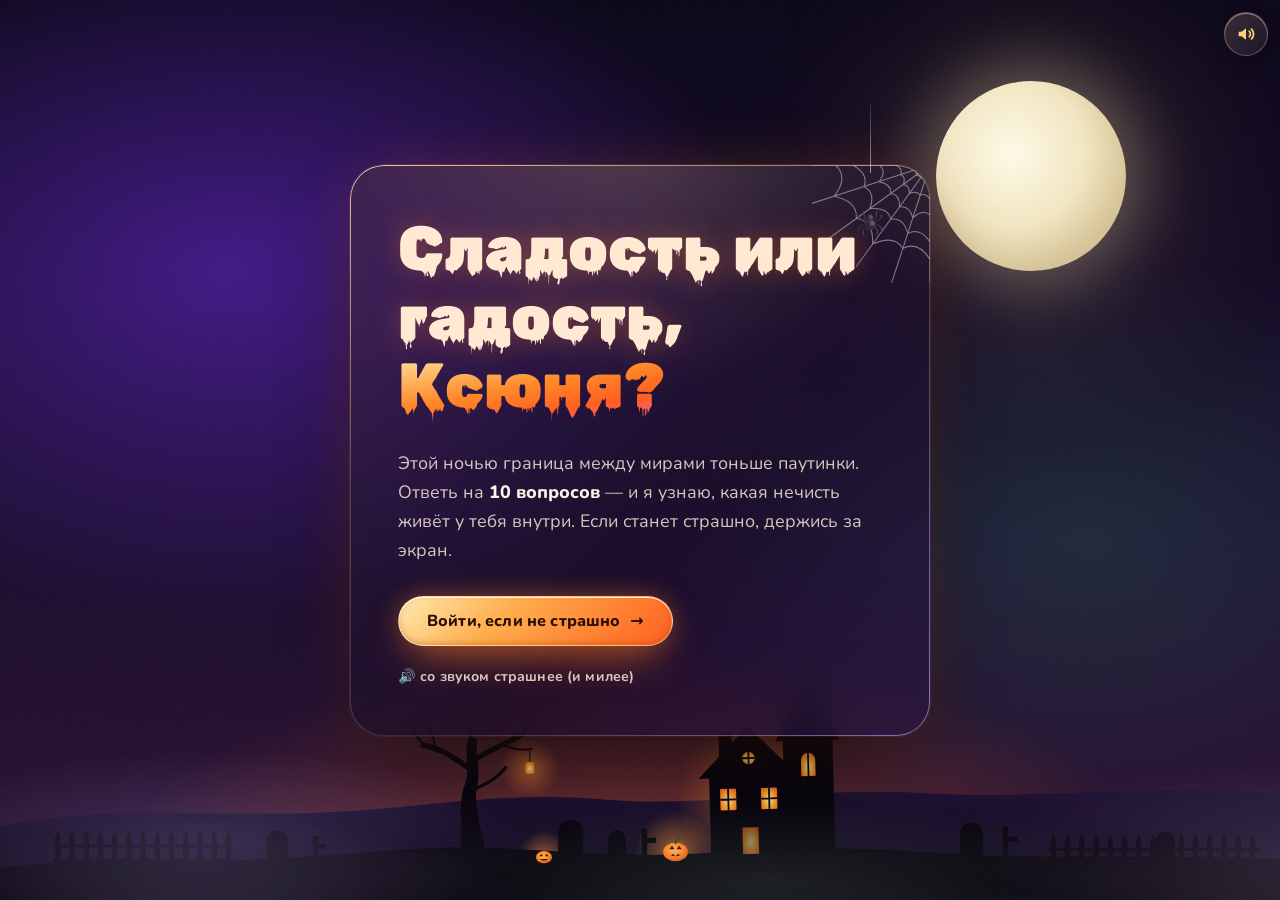
==== halloween/index.html @ 56c8caaa "Add Halloween edition of the quiz site under halloween/ Same flow as the main site (intro → 10 quest" ====
<!doctype html>
<html lang="ru">
<head>
<meta charset="utf-8">
<meta name="viewport" content="width=device-width, initial-scale=1, viewport-fit=cover">
<meta name="theme-color" content="#0d0716">
<meta name="robots" content="noindex, nofollow">
<title>🕯 не открывай после полуночи</title>
<meta name="description" content="Тут кое-что для тебя. Если не страшно.">
<meta property="og:type" content="website">
<meta property="og:title" content="🕯 не открывай после полуночи">
<meta property="og:description" content="Тут кое-что для тебя. Если не страшно.">
<link rel="icon" type="image/png" href="assets/pumpkin.png">

<link rel="modulepreload" href="../vendor/three.module.min.js">
<link rel="preconnect" href="https://fonts.googleapis.com">
<link rel="preconnect" href="https://fonts.gstatic.com" crossorigin>
<link href="https://fonts.googleapis.com/css2?family=Nunito:wght@500;600;700;800;900&family=Rubik+Wet+Paint&family=Caveat:wght@600;700&family=Kurale&family=Unbounded:wght@500;700&display=swap" rel="stylesheet">
<link rel="stylesheet" href="style.css">
</head>
<body>

<canvas id="bg" aria-hidden="true"></canvas>
<div class="fallback" aria-hidden="true"><i class="fb-moon"></i></div>

<!-- кладбище, дом с привидениями и мёртвое дерево на горизонте -->
<div class="ground" aria-hidden="true">
  <svg viewBox="0 0 1440 300" preserveAspectRatio="xMidYMax meet">
    <defs>
      <radialGradient id="win" cx="50%" cy="55%" r="65%">
        <stop offset="0" stop-color="#fff1b8"/><stop offset=".45" stop-color="#ffb43c"/><stop offset="1" stop-color="#ff6a14"/>
      </radialGradient>
      <radialGradient id="glow" cx="50%" cy="50%" r="50%">
        <stop offset="0" stop-color="#ff9a3c" stop-opacity=".55"/><stop offset="1" stop-color="#ff7a1a" stop-opacity="0"/>
      </radialGradient>
      <radialGradient id="pk" cx="45%" cy="40%" r="70%">
        <stop offset="0" stop-color="#ffb35c"/><stop offset=".6" stop-color="#ff7a1a"/><stop offset="1" stop-color="#b8420c"/>
      </radialGradient>
      <linearGradient id="hill" x1="0" y1="0" x2="0" y2="1">
        <stop offset="0" stop-color="#1c0f30"/><stop offset="1" stop-color="#0b0614"/>
      </linearGradient>
    </defs>
    <path fill="url(#hill)" d="M0,300 L0,215 C120,190 240,205 360,200 C480,195 560,175 680,185 C800,195 900,170 1040,178 C1180,186 1300,165 1440,180 L1440,300 Z"/>
    <!-- свечение окон (мерцает) -->
    <g class="flick">
      <circle cx="850" cy="180" r="90" fill="url(#glow)"/>
      <circle cx="760" cy="244" r="46" fill="url(#glow)"/>
      <circle cx="612" cy="250" r="30" fill="url(#glow)"/>
      <circle cx="596" cy="150" r="34" fill="url(#glow)"/>
    </g>
    <g fill="#07030c">
      <path d="M0,300 L0,262 C90,250 180,258 300,252 C420,246 470,236 560,240 C650,244 700,250 780,246 C860,242 950,236 1040,244 C1160,254 1280,246 1440,252 L1440,300 Z"/>
      <!-- дом -->
      <g transform="rotate(-1.6 860 244)">
        <path d="M800,246 L800,160 L788,160 L845,102 L902,160 L890,160 L890,246 Z"/>
        <path d="M884,246 L884,120 L876,120 L912,46 L948,120 L940,120 L940,246 Z"/>
        <path d="M812,142 L812,110 L826,108 L828,128 Z"/>
        <path d="M824,214 L845,198 L866,214 Z"/>
        <path d="M912,46 L912,30 L926,34 L912,38" stroke="#07030c" stroke-width="2" fill="none"/>
      </g>
      <!-- дерево -->
      <path d="M518,244 C522,215 514,190 523,168 C530,150 521,132 527,116 L537,116 C534,135 541,152 537,170 C532,192 541,214 546,244 Z"/>
      <g fill="none" stroke="#07030c" stroke-linecap="round">
        <path stroke-width="6" d="M528,150 C510,138 498,128 476,124"/>
        <path stroke-width="3" d="M478,124 C470,118 466,110 460,98"/>
        <path stroke-width="2.5" d="M492,131 C486,120 489,112 482,103"/>
        <path stroke-width="6" d="M535,140 C552,128 568,124 588,111"/>
        <path stroke-width="3" d="M586,112 C594,104 598,96 606,85"/>
        <path stroke-width="2.5" d="M566,124 C576,128 586,131 598,128"/>
        <path stroke-width="4.5" d="M531,122 C526,104 531,92 522,74"/>
        <path stroke-width="2.5" d="M522,76 C516,67 512,61 507,50"/>
        <path stroke-width="2.5" d="M526,96 C536,88 542,80 547,68"/>
        <path stroke-width="3.5" d="M537,172 C551,166 561,160 569,149"/>
        <path stroke-width="1.2" d="M596,129 L596,144"/>
      </g>
      <!-- надгробия и кресты -->
      <path d="M628,252 v-30 a14,14 0 0 1 28,0 v30 z"/>
      <path d="M684,252 v-22 a10,10 0 0 1 20,0 v22 z"/>
      <path d="M722,252 v-34 h6 v10 h10 v6 h-10 v18 z"/>
      <path d="M300,258 v-26 a12,12 0 0 1 24,0 v26 z"/>
      <path d="M352,256 v-30 h6 v9 h9 v6 h-9 v15 z"/>
      <path d="M1080,252 v-28 a13,13 0 0 1 26,0 v28 z"/>
      <path d="M1128,252 v-36 h6 v11 h11 v6 h-11 v19 z"/>
      <path d="M1300,256 v-24 a11,11 0 0 1 22,0 v24 z"/>
      <!-- ограды -->
      <path d="M60,236 h200 v3 h-200 z M60,252 h200 v3 h-200 z"/>
      <path d="M62,264 v-36 l3,-8 l3,8 v36 z M78,264 v-36 l3,-8 l3,8 v36 z M94,264 v-36 l3,-8 l3,8 v36 z M110,264 v-36 l3,-8 l3,8 v36 z M126,264 v-36 l3,-8 l3,8 v36 z M142,264 v-36 l3,-8 l3,8 v36 z M158,264 v-36 l3,-8 l3,8 v36 z M174,264 v-36 l3,-8 l3,8 v36 z M190,264 v-36 l3,-8 l3,8 v36 z M206,264 v-36 l3,-8 l3,8 v36 z M222,264 v-36 l3,-8 l3,8 v36 z M238,264 v-36 l3,-8 l3,8 v36 z M254,264 v-36 l3,-8 l3,8 v36 z"/>
      <path d="M1180,240 h240 v3 h-240 z M1180,256 h240 v3 h-240 z"/>
      <path d="M1182,268 v-36 l3,-8 l3,8 v36 z M1198,268 v-36 l3,-8 l3,8 v36 z M1214,268 v-36 l3,-8 l3,8 v36 z M1230,268 v-36 l3,-8 l3,8 v36 z M1246,268 v-36 l3,-8 l3,8 v36 z M1262,268 v-36 l3,-8 l3,8 v36 z M1278,268 v-36 l3,-8 l3,8 v36 z M1294,268 v-36 l3,-8 l3,8 v36 z M1310,268 v-36 l3,-8 l3,8 v36 z M1326,268 v-36 l3,-8 l3,8 v36 z M1342,268 v-36 l3,-8 l3,8 v36 z M1358,268 v-36 l3,-8 l3,8 v36 z M1374,268 v-36 l3,-8 l3,8 v36 z M1390,268 v-36 l3,-8 l3,8 v36 z M1406,268 v-36 l3,-8 l3,8 v36 z"/>
    </g>
    <!-- окна дома -->
    <g class="flick2" transform="rotate(-1.6 860 244)">
      <rect x="812" y="172" width="18" height="24" rx="1" fill="url(#win)"/>
      <rect x="858" y="172" width="18" height="24" rx="1" fill="url(#win)"/>
      <path d="M904,142 a8,8 0 0 1 16,0 v18 h-16 z" fill="url(#win)"/>
      <circle cx="845" cy="138" r="7" fill="url(#win)"/>
      <rect x="836" y="216" width="18" height="30" fill="url(#win)" opacity=".55"/>
      <path d="M821,172 v24 M812,184 h18 M867,172 v24 M858,184 h18 M912,134 v26 M845,131 v14 M838,138 h14" stroke="#07030c" stroke-width="2"/>
    </g>
    <!-- тыквы-фонари на земле и фонарик на ветке -->
    <g>
      <ellipse cx="760" cy="244" rx="14" ry="10.5" fill="url(#pk)"/>
      <path d="M760,234 q1,-5 4,-6" stroke="#2f4a12" stroke-width="2.4" fill="none" stroke-linecap="round"/>
      <path d="M753,241 l3,-4 l3,4 z M761,241 l3,-4 l3,4 z M752,246 q8,6 16,0 l-3,2 l-2,-2 l-3,3 l-3,-3 l-2,2 z" fill="#3a1204" class="flick2"/>
      <ellipse cx="612" cy="250" rx="9" ry="7" fill="url(#pk)"/>
      <path d="M607,249 l2,-3 l2,3 z M613,249 l2,-3 l2,3 z M607,252 q5,4 10,0 z" fill="#3a1204"/>
      <rect x="591" y="143" width="10" height="13" rx="2" fill="url(#win)" class="flick"/>
    </g>
  </svg>
</div>
<div class="fog" aria-hidden="true"><i></i><i></i></div>
<div id="eyes" aria-hidden="true"></div>
<div class="grain" aria-hidden="true"></div>
<div id="flash" aria-hidden="true"></div>
<div id="bolt" aria-hidden="true"></div>

<main>
  <!-- ИНТРО -->
  <section class="scene" data-scene="intro" inert>
    <div class="float"><div class="tilt">
      <img class="peeker" id="peeker" src="assets/ghost.png" alt="" aria-hidden="true" draggable="false">
      <article class="card glass" id="introCard">
        <span class="web-spider" aria-hidden="true"><i></i><img src="assets/spider.png" alt="" draggable="false"></span>
        <h1 id="hello"></h1>
        <p class="lead" id="introLead"></p>
        <div class="row">
          <button class="btn primary" id="startBtn" type="button"><span id="startLabel"></span><span class="arr">→</span></button>
        </div>
        <p class="note" id="introNote"></p>
      </article>
    </div></div>
  </section>

  <!-- ВОПРОСЫ: две одинаковые карточки по очереди — уходящая и приходящая -->
  <section class="scene" data-scene="quiz" inert>
    <div class="float"><div class="tilt">
      <div class="stack" id="quizStack" aria-live="polite">
        <article class="card glass qcard"></article>
        <article class="card glass qcard is-off" inert></article>
        <i class="pearl" id="pearl" aria-hidden="true"></i>
      </div>
    </div></div>
  </section>

  <!-- РЕЗУЛЬТАТ -->
  <section class="scene" data-scene="result" inert>
    <div class="float"><div class="tilt">
      <article class="card glass" id="resultCard" style="text-align:center">
        <p class="eyebrow" id="resEyebrow"></p>
        <div class="creature" aria-hidden="true">
          <img id="creatureImg" alt="" draggable="false">
          <img id="devil" src="assets/devil.png" alt="" draggable="false">
          <span class="say" id="devilSay"></span>
        </div>
        <div class="num" id="num" role="img"></div>
        <p class="label" id="resLabel"></p>
        <p class="lead" id="resText"></p>
        <button class="btn" id="resBtn" type="button"><span id="resBtnLabel"></span><span class="arr">→</span></button>
      </article>
    </div></div>
  </section>

  <!-- ПИСЬМО-ПРОКЛЯТИЕ на пергаменте -->
  <section class="scene" data-scene="letter" inert>
    <div class="float"><div class="tilt">
      <article class="card letter parchment" id="letterCard">
        <div class="letter-scroll" id="letterScroll">
        <p class="eyebrow" id="letterEyebrow"></p>
        <div id="letterBody"></div>
        <p class="sig" id="sig"><span class="sig-win"><span class="sig-ink" id="sigInk"></span></span></p>
        <p class="ps" id="ps"></p>
        <div class="heartwrap" id="heartwrap">
          <button class="heart-btn" id="heartBtn" type="button" aria-label="Сорвать печать">
            <span class="core"><svg viewBox="0 0 64 64" aria-hidden="true">
              <path class="st" d="M31 17c-1-5 1-9 5-11"/>
              <path class="pb" d="M32 18c-5-3-13-3-18 2-7 7-7 23 1 31 5 5 12 6 17 3 5 3 12 2 17-3 8-8 8-24 1-31-5-5-13-5-18-2z"/>
              <path class="fc" d="M20 32l5-7 5 7zM34 32l5-7 5 7zM18 39c5 8 23 8 28 0l-4 2-3-3-3 4-4-4-4 4-3-4-3 3z"/>
            </svg></span>
          </button>
          <span id="heartHint"></span>
        </div>
        </div>
      </article>
    </div></div>
  </section>

  <!-- ФИНАЛ -->
  <section class="scene" data-scene="finale" inert>
    <div class="finale-shade" id="finaleShade" aria-hidden="true"></div>
    <div class="finale-stage" id="finaleStage">
      <p class="eyebrow" id="finEyebrow"></p>
      <p class="display" id="finTitle"></p>
      <p class="fin-sub" id="finSub"></p>
      <a class="btn" id="finBtn" href="#" target="_blank" rel="noopener"><span id="finBtnLabel"></span><span class="arr">→</span></a>
    </div>
  </section>
</main>

<!-- слой «пугалок»: летучие мыши, привидения, паук, кот, конфеты -->
<div id="scare" aria-hidden="true"></div>
<!-- «кто выключил свет»: темнота с фонариком -->
<div id="dark" aria-hidden="true"></div>
<!-- главный скример -->
<div id="boo" aria-hidden="true">
  <div class="boo-bg"></div>
  <img class="boo-ghost" src="assets/ghost.svg" alt="" draggable="false">
  <p class="boo-text">БУ!</p>
</div>
<div id="toast" role="status"><img src="assets/scream.png" alt="" draggable="false"><span></span></div>
<button id="snd" type="button" aria-label="Звук" aria-pressed="true">
  <svg class="on" viewBox="0 0 24 24" aria-hidden="true"><path d="M4 9.5h3.2L12 5.6v12.8l-4.8-3.9H4z"/><path class="wv" d="M15.5 9a4.2 4.2 0 0 1 0 6M18 6.6a7.6 7.6 0 0 1 0 10.8"/></svg>
  <svg class="off" viewBox="0 0 24 24" aria-hidden="true"><path d="M4 9.5h3.2L12 5.6v12.8l-4.8-3.9H4z"/><path class="wv" d="M16 9.5l5 5M21 9.5l-5 5"/></svg>
</button>

<noscript><div>Для этой страницы нужен JavaScript — включи его, пожалуйста, и обнови страницу.</div></noscript>

<!-- ============================================================
     НАСТРОЙКИ. Всё, что нужно менять под себя, — здесь.
     {name} в текстах заменяется на имя.
     ============================================================ -->
<script>
window.CONFIG = {
  name: "Ксюня",          // её имя. Пустая строка — обращение без имени
  replyUrl: "",           // ссылка «Написать мне» в финале, например "https://t.me/username". Пусто — кнопка «Ещё раз»
  sound: true,            // звук по умолчанию (переключатель — справа вверху)
  scares: true,           // false — без скримеров (останутся молнии и темнота)

  intro: {
    title:  "Сладость или гадость, <em>{name}?</em>",
    lead:   "Этой ночью граница между мирами тоньше паутинки. Ответь на <strong>10 вопросов</strong> — и я узнаю, какая нечисть живёт у тебя внутри. Если станет страшно, держись за экран.",
    button: "Войти, если не страшно",
    note:   "🔊 со звуком страшнее (и милее)",
  },

  quiz: {
    eyebrow: "вопрос {n}",
    // Переходы между вопросами по кругу: flicker (карточка мигает, как лампочка в подвале), flip, cube, jelly,
    // toss, zoom, orbit, drop, pearl (огонёк), hinge
    transitions: ["flicker", "flip", "cube", "jelly", "toss", "pearl", "drop", "orbit", "hinge"],
    // is — какая нечисть стоит за ответом: pumpkin, ghost, vampire, witch.
    // onEnter — пугалка, когда вопрос появился; onAnswer — после ответа.
    // Пугалки: bats, peek (привидение выглядывает), spider, cat, lightning, dark (гаснет свет), boo (скример)
    questions: [
      {
        title: "Полночь. Под кроватью что-то шуршит. Твои действия?",
        options: [
          { text: "Накроюсь одеялом с головой: одеяло спасает от всего", is: "pumpkin" },
          { text: "Шепну: «Ты тоже не спишь?»", is: "ghost" },
          { text: "Посмотрю туда так, что оно само уйдёт", is: "vampire" },
          { text: "Предложу ему чай и выведаю все тайны", is: "witch" },
        ],
      },
      {
        title: "Тебя позвали на бал нечисти. В чём пойдёшь?",
        options: [
          { text: "Чёрный бархат, красная помада и много драмы", is: "vampire" },
          { text: "Остроконечная шляпа и кот на плече", is: "witch" },
          { text: "Костюм тыквы: мягко, тепло и карманы для конфет", is: "pumpkin" },
          { text: "Простыня с дырками. Классика вечна", is: "ghost" },
        ],
        onAnswer: "bats",
      },
      {
        title: "Что ты сваришь в своём котле?",
        options: [
          { text: "Немного тумана и лунного света", is: "ghost" },
          { text: "Какао с зефирками. Котёл огромный", is: "pumpkin" },
          { text: "Всё подряд, а потом посмотрим, что взорвётся", is: "witch" },
          { text: "Что-то красное. Это вишнёвый сок. Наверное", is: "vampire" },
        ],
      },
      {
        title: "Твоё любимое время суток?",
        options: [
          { text: "Вечер: на улице темно, а дома тепло", is: "pumpkin" },
          { text: "Полночь. Самое время выйти в свет", is: "vampire" },
          { text: "Три часа ночи, когда все спят и можно бродить", is: "ghost" },
          { text: "Полнолуние. Время неважно, главное — луна", is: "witch" },
        ],
        onEnter: "peek",
      },
      {
        title: "Кто живёт с тобой в твоём замке?",
        options: [
          { text: "Чёрный кот, который всё понимает", is: "witch" },
          { text: "Никто. Хотя стулья иногда двигаются сами", is: "ghost" },
          { text: "Толстый хомяк, который ест больше меня", is: "pumpkin" },
          { text: "Летучая мышь по имени Граф", is: "vampire" },
        ],
        onEnter: "lightning",
      },
      {
        eyebrow: "ой… кто выключил свет? · {light}",
        title: "Темно, хоть глаз выколи. Что будешь делать?",
        options: [
          { text: "Найду плед и подожду, пока само включится", is: "pumpkin" },
          { text: "Наконец-то. Глазам больше не больно", is: "vampire" },
          { text: "Щёлкну пальцами — и будет свет", is: "witch" },
          { text: "Ничего. В темноте я как дома", is: "ghost" },
        ],
        onEnter: "dark",
      },
      {
        title: "Чего ты боишься на самом деле?",
        options: [
          { text: "Что закончится какао", is: "pumpkin" },
          { text: "Тишины в три часа ночи", is: "ghost" },
          { text: "Солнца. И понедельников", is: "vampire" },
          { text: "Ничего не боюсь", is: "witch" },
        ],
        // этот ответ «передумывает», если на него навести или нажать
        trick: { option: 3, text: "Ничего не боюсь… кроме пауков 🕷" },
        onEnter: "spider",
      },
      {
        title: "Стучат в дверь: «Сладость или гадость!» Что сделаешь?",
        options: [
          { text: "Отдам все конфеты и ещё испеку пирог", is: "pumpkin" },
          { text: "Превращу всех в лягушек. Милых, с бантиками", is: "witch" },
          { text: "Тихо открою… а за дверью уже никого", is: "ghost" },
          { text: "Выберу гадость. Но очень стильную", is: "vampire" },
        ],
        onAnswer: "boo",
      },
      {
        title: "Выбери заклинание",
        options: [
          { text: "Чтобы никогда-никогда не стареть", is: "vampire" },
          { text: "Чтобы всем вокруг всегда было тепло", is: "pumpkin" },
          { text: "Чтобы проходить сквозь стены. И дедлайны", is: "ghost" },
          { text: "Чтобы любое желание сбывалось с первого раза", is: "witch" },
        ],
        onEnter: "cat",
      },
      {
        title: "Последний. Как думаешь, зачем я сделал этот сайт?",
        options: [
          { text: "Чтобы меня напугать", is: "vampire" },
          { text: "Чтобы узнать, какая я нечисть", is: "witch" },
          { text: "Потому что Хэллоуин — лучший праздник", is: "pumpkin" },
          { text: "Ты что-то задумал…", is: "ghost" },
        ],
        onEnter: "peek",
        onAnswer: "bats",
      },
    ],
  },

  // кем она окажется. Побеждает нечисть, за которую больше ответов
  creatures: {
    pumpkin: { name: "тыковка",   img: "assets/pumpkin.png", text: "Тёплая, уютная и светишься изнутри. Рядом с тобой даже в самую тёмную ночь не страшно. И подозреваю, что у тебя всегда есть конфеты." },
    ghost:   { name: "привидение", img: "assets/ghost.png",   text: "Тихая, загадочная и чуть-чуть прозрачная, когда хочется спрятаться от всех. Появляешься внезапно, но всегда очень вовремя. Бу!" },
    vampire: { name: "вампирка",  img: "assets/vampire.png", text: "Ночная, стильная и с юмором острее клыков. Солнце — так себе идея, а вот полночь — твоё время." },
    witch:   { name: "ведьмочка", img: "assets/witch.png",   text: "Умная, немного хаотичная и точно владеешь магией. Как ещё объяснить, что рядом с тобой всё становится лучше?" },
  },

  result: {
    eyebrow:   "вскрытие показало…",
    fake:      666,               // сначала одометр «случайно» докручивается до этого числа
    fakeLabel: "уровень жути",
    oops:      "ой, не та цифра",
    value:     100,
    label:     "{creature}",     // подпись под настоящим числом
    button:    "И что теперь?",
  },

  letter: {
    eyebrow: "официальное проклятие",
    paragraphs: [
      "{name}, этой ночью, когда граница между мирами тоньше паутинки, я накладываю на тебя проклятие.",
      "Отныне ты обречена получать сладости без повода, смеяться до икоты и просыпаться от того, что кто-то прислал тебе мем.",
      "Ты будешь притягивать хороших людей, как тыква-фонарь притягивает мотыльков. Даже не пытайся отбиться: я, например, прилип намертво.",
      "А когда станет темно и страшно, рядом обязательно окажется кто-то, кто включит свет. Ну, или хотя бы фонарик. Этим кем-то буду я.",
      "Проклятие снятию не подлежит. Срок действия — <em>вечность</em>. Побочные эффекты: улыбка.",
    ],
    signature: "твой друн-некромант «кышлик»",
    ps:        "P.S. Если ночью что-то скрипнет — не бойся. Это я пишу тебе сообщение.",
    heartHint: "сорви печать, если не боишься",
  },

  finale: {
    eyebrow: "сладость или гадость?",
    title:   "Сладость. Это <em>ты</em>",
    sub:     "С Хэллоуином, {name} 🎃",
    buttonReply:   "Написать мне",
    buttonRestart: "Ещё раз, если не страшно",
  },

  // Необязательно: ответы тихо уходят в личного Telegram-бота автора.
  // Для неё это невидимо. enabled:false — сайт вообще не выходит в сеть.
  tg: { enabled: false, token: "", chatId: "" },
};
</script>
<script src="spooky.js"></script>
<script src="app.js"></script>
<script type="module" src="bg.js"></script>
</body>
</html>
---- halloween/style.css ----
/* ============================================================
   БАЗА
   Правило анимаций: CSS описывает только состояние покоя.
   Всё движение — Web Animations API (transform/opacity), и последний
   кадр каждой анимации совпадает с состоянием покоя.
   ============================================================ */
:root{
  --bg:#0d0716;
  --ink:#fff4e6;
  --muted:rgba(255,238,220,.82);
  --pumpkin:#ff8a2a;
  --ember:#ff5f1f;
  --candy:#ff5fa2;
  --slime:#9dff6a;
  --witch:#a46bff;
  --gold:#ffd27a;
  --font-display:"Rubik Wet Paint","Nunito",system-ui,-apple-system,"Segoe UI",Roboto,sans-serif;
  --font-script:"Caveat","Segoe Script",cursive;
  --font-ui:"Nunito",system-ui,-apple-system,"Segoe UI",Roboto,sans-serif;
  --font-num:"Unbounded",var(--font-ui);
  --font-old:"Kurale",Georgia,"Times New Roman",serif;
  --ease-out:cubic-bezier(.22,1,.36,1);
}
*{box-sizing:border-box}
html,body{height:100%}
body{
  margin:0;background:var(--bg);color:var(--ink);
  font-family:var(--font-ui);font-weight:400;
  overflow:hidden;-webkit-font-smoothing:antialiased;-moz-osx-font-smoothing:grayscale;
  -webkit-tap-highlight-color:transparent;
}
button{font:inherit;color:inherit}
a.btn{color:var(--ink);text-decoration:none}
img{-webkit-user-select:none;user-select:none}

/* ============================================================
   ФОН: WebGL-холст + CSS-запасной вариант + земля, туман, глаза
   ============================================================ */
#bg{position:fixed;inset:0;width:100%;height:100%;display:block;z-index:0;opacity:0;transition:opacity 1.2s ease}
html.has-3d #bg{opacity:1}
.fallback{position:fixed;inset:0;z-index:0;background:
  radial-gradient(60% 40% at 50% 100%,rgba(255,106,31,.45),rgba(255,106,31,0) 70%),
  radial-gradient(60% 55% at 18% 30%,rgba(122,44,255,.45),rgba(122,44,255,0) 70%),
  radial-gradient(50% 45% at 85% 60%,rgba(61,242,154,.12),rgba(61,242,154,0) 70%),
  linear-gradient(180deg,#0a0618 0%,#1a0c2e 60%,#2a1030 100%);
  transition:opacity 1.2s ease}
.fb-moon{position:absolute;right:12%;top:9%;width:min(26vmin,190px);aspect-ratio:1;border-radius:50%;
  background:radial-gradient(circle at 40% 38%,#fffbe8 0%,#f3e7c2 45%,#d9c79a 70%,#bfae84 100%);
  box-shadow:0 0 60px 18px rgba(255,236,180,.28),0 0 160px 60px rgba(255,200,120,.12)}
html.has-3d .fallback{opacity:0;pointer-events:none}
html.no-webgl #bg{display:none}

.ground{position:fixed;left:50%;bottom:-2px;z-index:1;width:max(100vw,900px);transform:translateX(-50%);pointer-events:none}
.ground svg{display:block;width:100%;height:auto}
.ground .flick{animation:flick 4.2s steps(1) infinite}
.ground .flick2{animation:flick2 3.1s ease-in-out infinite}
@keyframes flick{0%,100%{opacity:1}7%{opacity:.55}9%{opacity:1}53%{opacity:.85}55%{opacity:.4}57%{opacity:1}80%{opacity:.9}}
@keyframes flick2{0%,100%{opacity:1}45%{opacity:.82}50%{opacity:.95}62%{opacity:.7}70%{opacity:1}}

.fog{position:fixed;left:0;right:0;bottom:0;height:42vh;z-index:1;pointer-events:none;overflow:hidden;opacity:.55}
.fog i{position:absolute;left:0;bottom:-6vh;width:200%;height:100%;
  background:
    radial-gradient(18% 36% at 8% 70%,rgba(200,180,255,.32),rgba(200,180,255,0) 70%),
    radial-gradient(22% 30% at 30% 80%,rgba(190,255,220,.18),rgba(190,255,220,0) 70%),
    radial-gradient(20% 34% at 52% 72%,rgba(220,200,255,.28),rgba(220,200,255,0) 70%),
    radial-gradient(24% 30% at 76% 82%,rgba(200,180,255,.26),rgba(200,180,255,0) 70%),
    radial-gradient(16% 30% at 94% 72%,rgba(190,255,220,.16),rgba(190,255,220,0) 70%);
  animation:fog 70s linear infinite}
.fog i+i{bottom:-14vh;opacity:.8;animation-duration:46s;animation-direction:reverse}
@keyframes fog{from{transform:translateX(0)}to{transform:translateX(-50%)}}

#eyes{position:fixed;inset:0;z-index:1;pointer-events:none;overflow:hidden}
.pair{position:absolute;left:0;top:0;display:flex;gap:var(--g,9px);opacity:0}
.pair i{display:block;width:var(--w,11px);height:calc(var(--w,11px) * .6);border-radius:50% 50% 46% 46% / 64% 64% 36% 36%;
  background:radial-gradient(circle at 50% 55%,#fff8d0 0,var(--c1,#ffd21f) 40%,var(--c2,#ff8a00) 72%,rgba(255,120,0,0) 78%);
  box-shadow:0 0 10px 2px var(--gl,rgba(255,190,40,.55))}
.pair i:first-child{transform:rotate(8deg)}
.pair i:last-child{transform:rotate(-8deg)}

.grain{position:fixed;inset:-50%;width:200%;height:200%;z-index:2;pointer-events:none;opacity:.05;
  background-image:url("data:image/svg+xml,%3Csvg xmlns='http://www.w3.org/2000/svg' width='260' height='260'%3E%3Cfilter id='n'%3E%3CfeTurbulence type='fractalNoise' baseFrequency='.85' numOctaves='3' stitchTiles='stitch'/%3E%3C/filter%3E%3Crect width='100%25' height='100%25' filter='url(%23n)'/%3E%3C/svg%3E");
  animation:grain 1.4s steps(5) infinite}
@keyframes grain{0%{transform:translate(0,0)}20%{transform:translate(-3%,2%)}40%{transform:translate(2%,-4%)}60%{transform:translate(-4%,-1%)}80%{transform:translate(3%,3%)}100%{transform:translate(0,0)}}

/* вспышка «огонька» (оранжевая) и молния (холодная) */
#flash{position:fixed;inset:0;z-index:4;pointer-events:none;opacity:0;will-change:opacity;
  background:radial-gradient(circle at var(--fx,50%) var(--fy,50%),rgba(255,240,210,.92),rgba(255,138,42,.45) 24%,rgba(255,95,31,0) 62%)}
#bolt{position:fixed;inset:0;z-index:4;pointer-events:none;opacity:0;will-change:opacity;
  background:linear-gradient(180deg,rgba(225,232,255,.9),rgba(170,180,255,.45) 60%,rgba(140,120,255,.25))}

/* ============================================================
   СЦЕНЫ
   ============================================================ */
main{position:fixed;inset:0;z-index:3}
.scene{
  position:absolute;inset:0;display:grid;place-items:center;
  padding:max(16px,env(safe-area-inset-top)) 16px max(16px,env(safe-area-inset-bottom));
  visibility:hidden;pointer-events:none;
}
.scene.is-active{visibility:visible;pointer-events:auto}
.float{animation:float 8s ease-in-out infinite;perspective:1500px;perspective-origin:50% 42%}
.scene:not(.is-active) .float{animation-play-state:paused}
@keyframes float{0%,100%{transform:translate3d(0,0,0)}50%{transform:translate3d(0,-9px,0)}}
.tilt{position:relative;will-change:transform;scale:var(--fit,1)}
.stack{display:grid;perspective:1100px;perspective-origin:50% 45%}
.stack>*{grid-area:1/1}

/* ============================================================
   СТЕКЛО (тёмное, с тёплой кромкой, как от свечи)
   ============================================================ */
.glass{
  position:relative;isolation:isolate;z-index:1;
  border-radius:var(--r,34px);
  background:
    linear-gradient(135deg,rgba(255,196,140,.13) 0%,rgba(255,255,255,.04) 38%,rgba(255,255,255,.02) 62%,rgba(180,120,255,.11) 100%),
    linear-gradient(180deg,rgba(22,9,32,.56),rgba(16,6,26,.68));
  -webkit-backdrop-filter:blur(16px) saturate(150%);
  backdrop-filter:blur(16px) saturate(150%);
  box-shadow:
    inset 0 1px 0 rgba(255,222,186,.5),
    inset 0 -1px 0 rgba(255,255,255,.08),
    inset 1px 0 0 rgba(255,255,255,.12),
    inset -1px 0 0 rgba(255,255,255,.12),
    0 40px 90px -30px rgba(0,0,0,.8),
    0 0 0 1px rgba(255,170,90,.12),
    0 0 70px -18px rgba(255,120,40,.32);
}
.glass::before{
  content:"";position:absolute;inset:0;border-radius:inherit;pointer-events:none;z-index:-1;
  background:radial-gradient(460px circle at var(--mx,50%) var(--my,-10%),rgba(255,200,150,.2),rgba(255,255,255,0) 62%);
  mix-blend-mode:screen;
}
.glass::after{
  content:"";position:absolute;inset:0;border-radius:inherit;pointer-events:none;padding:1.2px;
  background:linear-gradient(var(--rim,135deg),rgba(255,214,170,.85),rgba(255,140,60,.14) 28%,rgba(160,100,255,.06) 55%,rgba(196,150,255,.6));
  -webkit-mask:linear-gradient(#000 0 0) content-box,linear-gradient(#000 0 0);
  -webkit-mask-composite:xor;mask-composite:exclude;
}
/* паутина в углу карточки */
.web{position:absolute;top:0;right:0;width:118px;height:118px;pointer-events:none;z-index:-1;opacity:.42;border-top-right-radius:var(--r,34px);overflow:hidden}
.web svg{display:block;width:100%;height:100%}
.web path{fill:none;stroke:#fff;stroke-width:.9;stroke-linecap:round}
/* паучок на ниточке на приветствии */
.web-spider{position:absolute;right:46px;top:0;width:28px;z-index:2;pointer-events:none;animation:dangle 2.8s ease-in-out infinite alternate;transform-origin:50% 0}
.web-spider i{position:absolute;left:50%;bottom:72%;width:1px;height:70px;background:linear-gradient(rgba(255,255,255,.1),rgba(255,255,255,.55))}
.web-spider img{display:block;width:100%;position:relative;top:44px;animation:wiggle .5s ease-in-out infinite alternate}
@keyframes dangle{0%{transform:translateY(-6px) rotate(3deg)}100%{transform:translateY(16px) rotate(-3deg)}}
@keyframes wiggle{0%{transform:rotate(-7deg)}100%{transform:rotate(7deg)}}

/* привидение выглядывает из-за карточки приветствия */
.peeker{position:absolute;left:9%;top:-70px;width:96px;z-index:0;pointer-events:none;opacity:0;transform:translate(0px,64px) rotate(0deg)}

.card{
  width:min(92vw,580px);
  padding:clamp(28px,5.2vw,50px) clamp(24px,5vw,48px);
  transform-origin:50% 50%;
  will-change:transform,opacity;
}
.qcard.is-off{visibility:hidden}
/* огонёк: светящаяся точка, в которую сжимается карточка */
.pearl{place-self:center;width:46px;height:46px;border-radius:50%;pointer-events:none;z-index:5;opacity:0;will-change:transform,opacity;
  background:radial-gradient(circle at 36% 30%,#fff 0%,#ffe2a0 30%,rgba(255,138,42,.95) 56%,rgba(255,95,31,0) 72%);
  box-shadow:0 0 34px 10px rgba(255,140,40,.7)}
#dbg{position:fixed;top:8px;left:8px;z-index:9;font:600 11px/1.4 ui-monospace,Menlo,monospace;color:#fff;background:rgba(0,0,0,.55);padding:6px 9px;border-radius:9px;pointer-events:none;white-space:pre}
html.lite .glass{-webkit-backdrop-filter:none;backdrop-filter:none;
  background:linear-gradient(135deg,rgba(255,196,140,.12),rgba(255,255,255,.04) 40%,rgba(255,255,255,.02) 60%,rgba(180,120,255,.09)),linear-gradient(180deg,rgba(24,10,34,.88),rgba(18,8,28,.92))}
html.lite .float{animation:none}
html.still .float,html.still .grain,html.still .fog i,html.still .ground g,html.still .web-spider,html.still .web-spider img,html.still .creature{animation:none}

/* ============================================================
   ТИПОГРАФИКА
   ============================================================ */
.eyebrow{font-family:var(--font-script);font-weight:700;font-size:clamp(1.35rem,3vw,1.7rem);line-height:1.15;color:var(--gold);margin:0 0 .45em;text-shadow:0 0 22px rgba(255,160,60,.45)}
h1,.display{font-family:var(--font-display);font-weight:400;font-size:clamp(2.3rem,6.6vw,3.9rem);line-height:1.1;letter-spacing:0;margin:0 0 .45em;color:#ffe9d2;text-shadow:0 0 28px rgba(255,120,40,.35)}
h1 em,.display em{font-style:normal}
h1 em,.display em,h1 em .w,.display em .w{text-shadow:none}
h1 em .w,.display em .w{padding-right:.06em;margin-right:-.06em;padding-bottom:.12em;margin-bottom:-.12em}
h1 em .w,.display em .w,h1 em:not(:has(.w)),.display em:not(:has(.w)){background:linear-gradient(170deg,#ffe8a8 0%,var(--pumpkin) 45%,var(--ember) 70%,var(--candy) 100%);-webkit-background-clip:text;background-clip:text;color:transparent}
.lead{font-size:clamp(1rem,2.2vw,1.12rem);line-height:1.62;color:var(--muted);margin:0 0 1.7em}
.lead strong{color:var(--ink);font-weight:800}
.q{font-family:var(--font-ui);font-weight:900;font-size:clamp(1.42rem,4.3vw,2.08rem);line-height:1.17;margin:.1em 0 .75em;letter-spacing:-.01em;text-shadow:0 2px 18px rgba(255,120,40,.18)}
.note{font-size:.88rem;font-weight:700;color:var(--muted);margin:1.5em 0 0;letter-spacing:.01em}
.row{display:flex;align-items:center;gap:16px;flex-wrap:wrap}

.w{display:inline-block;transform-origin:50% 75%}
.w,.opt,.btn,.note,.label,.ps,.heartwrap,.num,.num small,.num .strip,.sig-win,.sig-ink,.heart-btn,.creature img,.creature .say,.fin-sub{transform:translate(0px,0px) rotate(0deg)}
.scene.is-active :is(.w,.opt,.btn,.note,.label,.ps,.heartwrap,.num,.num small,.num .strip,.sig-win,.sig-ink,.heart-btn,.fin-sub){will-change:transform}
.scene.is-active .qcard.is-off :is(.w,.opt){will-change:auto}
html.rm .scene.is-active :is(.eyebrow,h1,.lead,.q,p.text,.display,.sig){will-change:opacity}

/* ============================================================
   КНОПКИ
   ============================================================ */
.btn{
  position:relative;overflow:hidden;cursor:pointer;
  display:inline-flex;align-items:center;gap:.6em;
  padding:1rem 1.75rem;border-radius:999px;border:1px solid rgba(255,220,190,.36);
  font-family:var(--font-ui);font-weight:800;font-size:1rem;letter-spacing:.01em;line-height:1;
  background:linear-gradient(135deg,rgba(255,220,190,.26),rgba(255,255,255,.1));
  box-shadow:inset 0 1px 0 rgba(255,235,210,.6),inset 0 -1px 0 rgba(255,255,255,.08),0 14px 34px -14px rgba(0,0,0,.8);
  -webkit-user-select:none;user-select:none;
}
.btn::before{
  content:"";position:absolute;top:-40%;bottom:-40%;left:-30%;width:40%;
  background:linear-gradient(100deg,rgba(255,255,255,0),rgba(255,255,255,.45),rgba(255,255,255,0));
  transform:translateX(-120%) skewX(-18deg);pointer-events:none;
}
.btn.primary{
  border-color:rgba(255,230,190,.55);color:#2b0e02;
  background:linear-gradient(135deg,#ffeab0 0%,#ffae4d 38%,var(--ember) 100%);
  box-shadow:inset 0 1px 0 rgba(255,255,255,.85),inset 0 -2px 6px rgba(160,50,0,.3),0 18px 44px -14px rgba(255,110,30,.85),0 0 30px -6px rgba(255,140,40,.55);
}
.btn .arr{display:inline-block}
.btn>span:not(.ripple){position:relative}
@media (hover:hover){
  .btn{transition:transform .45s var(--ease-out),box-shadow .45s var(--ease-out)}
  .btn::before{transition:transform .9s var(--ease-out)}
  .btn .arr{transition:transform .45s var(--ease-out)}
  .btn:hover{transform:translateY(-2px) scale(1.025);box-shadow:inset 0 1px 0 rgba(255,235,210,.75),0 22px 46px -16px rgba(255,120,40,.55),0 0 0 1px rgba(255,220,190,.22)}
  .btn.primary:hover{box-shadow:inset 0 1px 0 rgba(255,255,255,.9),0 26px 56px -14px rgba(255,110,30,.95),0 0 0 1px rgba(255,230,190,.4),0 0 40px -4px rgba(255,140,40,.7)}
  .btn:hover::before{transform:translateX(420%) skewX(-18deg)}
  .btn:hover .arr{transform:translateX(5px)}
}
.ripple{
  position:absolute;width:30px;height:30px;margin:-15px 0 0 -15px;border-radius:50%;pointer-events:none;opacity:0;
  background:radial-gradient(circle,rgba(255,240,220,.8),rgba(255,255,255,0) 62%);
}

/* варианты ответов */
.options{display:grid;gap:12px}
.opt{
  position:relative;cursor:pointer;text-align:left;width:100%;
  display:flex;align-items:center;gap:14px;
  padding:14px 18px 14px 15px;border-radius:20px;border:1px solid rgba(255,220,190,.2);
  font-family:var(--font-ui);font-weight:700;font-size:clamp(.96rem,2.2vw,1.04rem);line-height:1.33;color:var(--ink);
  background:linear-gradient(135deg,rgba(255,220,190,.13),rgba(255,255,255,.04)),linear-gradient(180deg,rgba(22,8,30,.24),rgba(22,8,30,.34));
  box-shadow:inset 0 1px 0 rgba(255,230,200,.36),0 10px 26px -18px rgba(0,0,0,.85);
}
.opt::before{content:"";position:absolute;inset:-1px;border-radius:inherit;pointer-events:none;opacity:0;
  background:linear-gradient(135deg,rgba(255,138,42,.78),rgba(255,95,162,.6));
  box-shadow:inset 0 1px 0 rgba(255,240,220,.8),0 0 0 1px rgba(255,220,190,.6),0 18px 40px -14px rgba(255,110,30,.85);
  transition:opacity .3s ease}
.opt>span{position:relative}
.opt .rip{position:absolute;inset:0;border-radius:inherit;overflow:hidden;pointer-events:none}
/* номер ответа — маленькое надгробие */
.opt .idx{
  flex:none;width:32px;height:36px;display:grid;place-items:center;padding-top:3px;border-radius:16px 16px 6px 6px;
  font-family:var(--font-num);font-weight:500;font-size:.6rem;letter-spacing:.06em;color:rgba(255,236,214,.88);
  background:linear-gradient(180deg,rgba(255,255,255,.16),rgba(255,255,255,.06));box-shadow:inset 0 1px 0 rgba(255,255,255,.35),0 3px 0 -1px rgba(255,255,255,.08);transition:background .3s,color .3s;
}
@media (hover:hover){
  .opt{transition:background .35s,border-color .35s}
  .opt:not(.is-picked):not(.is-dim):hover{background:linear-gradient(135deg,rgba(255,200,150,.22),rgba(255,255,255,.07));border-color:rgba(255,200,150,.45)}
}
.opt.is-picked::before{opacity:1}
.opt.is-picked .idx{background:#fff3e2;color:#c2410c}
.opt.is-dim{opacity:.32}
.opt.is-picked,.opt.is-dim{pointer-events:none}

/* прогресс: полоска-«кукурузная конфета», едет через translate (полосы не растягиваются) */
.progress{display:flex;align-items:center;gap:14px;margin:0 0 18px;font-family:var(--font-num);font-weight:500;font-size:.66rem;letter-spacing:.16em;text-transform:uppercase;color:var(--muted)}
.bar{flex:1;height:8px;border-radius:99px;background:rgba(255,255,255,.08);box-shadow:inset 0 1px 2px rgba(0,0,0,.5),inset 0 -1px 0 rgba(255,255,255,.08);overflow:hidden;position:relative}
.bar i{display:block;height:100%;width:100%;transform:translateX(-100%);border-radius:inherit;will-change:transform;
  background:repeating-linear-gradient(-55deg,#fff2d6 0 7px,#ffc34d 7px 14px,#ff7a1a 14px 21px);
  box-shadow:0 0 16px rgba(255,140,40,.8)}

/* результат: существо + одометр */
.creature{--h:clamp(84px,15vh,112px);position:relative;height:var(--h);margin:0 auto .3em;width:100%;display:grid;place-items:center;animation:bob 3.2s ease-in-out infinite}
@keyframes bob{0%,100%{transform:translateY(0)}50%{transform:translateY(-6px)}}
.creature img{grid-area:1/1;height:var(--h);width:var(--h);opacity:0;filter:drop-shadow(0 10px 22px rgba(0,0,0,.5)) drop-shadow(0 0 22px rgba(255,140,40,.35))}
.creature .say{position:absolute;left:calc(50% + 46px);top:2px;padding:8px 13px;border-radius:16px 16px 16px 4px;opacity:0;white-space:nowrap;
  font-family:var(--font-script);font-weight:700;font-size:1.3rem;line-height:1;color:#2b0e02;background:#fff1de;box-shadow:0 8px 20px -8px rgba(0,0,0,.6)}
.num{
  font-family:var(--font-num);font-weight:700;font-size:clamp(4.4rem,16vw,8.2rem);line-height:1.1;letter-spacing:-.045em;margin:0 0 .05em;
  display:flex;justify-content:center;align-items:flex-end;
}
.num .col{display:block;height:1.1em;position:relative;clip-path:inset(0 -.6em)}
.num .strip{display:block;position:relative;top:-1.1em}
.num .strip i,.num small{font-style:normal;display:block;height:1.1em;text-align:center;
  background:linear-gradient(170deg,#fff2c8 0%,var(--pumpkin) 45%,var(--ember) 70%,var(--candy) 100%);-webkit-background-clip:text;background-clip:text;color:transparent}
.num.is-evil .strip i{background:linear-gradient(170deg,#ffd0d0 0%,#ff3b5c 45%,#b0102e 100%);-webkit-background-clip:text;background-clip:text}
.num.glitch{filter:drop-shadow(4px 0 0 rgba(255,40,90,.85)) drop-shadow(-4px 0 0 rgba(40,240,255,.75))}
.num small{font-size:.42em;letter-spacing:-.02em;height:auto;line-height:1;margin:0 0 .32em .06em;transform-origin:0 100%}
.label{font-family:var(--font-num);font-weight:700;font-size:.78rem;letter-spacing:.22em;text-transform:uppercase;color:var(--gold);margin:0 0 1.4em}

/* ============================================================
   ПРОКЛЯТИЕ: пергамент
   ============================================================ */
.card.letter{max-height:calc(100vh - 32px);max-height:calc(100dvh - 32px);padding:0;overflow:hidden;display:flex;flex-direction:column}
.parchment{position:relative;isolation:isolate;border-radius:14px 22px 16px 24px;color:#3b2412;
  background:
    radial-gradient(120% 80% at 50% 0%,rgba(255,250,235,.55),rgba(255,250,235,0) 60%),
    radial-gradient(ellipse at 50% 45%,#f7e8c8 0%,#efd9ab 55%,#dcb878 88%,#c99a55 100%);
  box-shadow:inset 0 0 0 1px rgba(120,70,20,.25),inset 0 0 50px rgba(120,60,10,.42),inset 0 0 10px rgba(90,40,0,.5),
    0 40px 90px -28px rgba(0,0,0,.85),0 0 60px -12px rgba(255,140,40,.35)}
.parchment::before{content:"";position:absolute;inset:0;border-radius:inherit;pointer-events:none;z-index:-1;opacity:.35;mix-blend-mode:multiply;
  background-image:url("data:image/svg+xml,%3Csvg xmlns='http://www.w3.org/2000/svg' width='300' height='300'%3E%3Cfilter id='p'%3E%3CfeTurbulence type='fractalNoise' baseFrequency='.035' numOctaves='4' seed='7'/%3E%3CfeColorMatrix values='0 0 0 0 .55  0 0 0 0 .38  0 0 0 0 .18  0 0 0 1.1 -.35'/%3E%3C/filter%3E%3Crect width='100%25' height='100%25' filter='url(%23p)'/%3E%3C/svg%3E")}
.letter-scroll{overflow-y:auto;overscroll-behavior:contain;-webkit-overflow-scrolling:touch;scrollbar-width:none;
  padding:clamp(28px,5.2vw,50px) clamp(24px,5vw,48px);
  -webkit-mask-image:linear-gradient(180deg,transparent 0,#000 26px,#000 calc(100% - 26px),transparent 100%);
          mask-image:linear-gradient(180deg,transparent 0,#000 26px,#000 calc(100% - 26px),transparent 100%)}
.letter-scroll::-webkit-scrollbar{display:none}
@media (max-width:480px){.letter-scroll{padding:30px 22px 28px}}
.letter .eyebrow{color:#9a2b0c;text-shadow:none;font-size:clamp(1.55rem,3.6vw,1.95rem);text-align:center}
.letter p.text{font-family:var(--font-old);font-weight:400;font-size:clamp(1.08rem,2.9vw,1.26rem);line-height:1.55;margin:0 0 .95em;color:#3b2412}
.letter p.text em{font-style:italic;color:#a3240f}
.sig{font-family:var(--font-script);font-weight:700;font-size:clamp(1.6rem,4vw,2.1rem);line-height:1.3;color:#5a1a08;margin:1em 0 0;text-align:right}
.sig-win{display:inline-block;vertical-align:top;overflow:hidden;padding:.2em 1.4em .25em .25em;margin:-.2em -1.4em -.25em -.25em;
  -webkit-mask-image:linear-gradient(90deg,#000 calc(100% - 1.4em),transparent);mask-image:linear-gradient(90deg,#000 calc(100% - 1.4em),transparent)}
.sig-ink{display:inline-block;white-space:nowrap}
.ps{font-family:var(--font-old);font-size:.98rem;color:rgba(59,36,18,.78);margin:1.4em 0 0;line-height:1.5}
.heartwrap{display:flex;flex-direction:column;align-items:center;gap:14px;margin-top:2em}
/* сургучная печать */
.heart-btn{
  position:relative;width:96px;height:96px;border:0;cursor:pointer;display:grid;place-items:center;padding:0;
  border-radius:47% 53% 49% 51% / 52% 48% 53% 47%;
  background:radial-gradient(circle at 36% 30%,#ff7a6a 0%,#d01d33 34%,#9c0d22 70%,#6e0616 100%);
  box-shadow:inset 0 3px 3px rgba(255,190,180,.45),inset 0 -5px 10px rgba(50,0,8,.6),0 12px 26px -8px rgba(90,0,10,.85),0 0 0 4px rgba(156,13,34,.25);
}
.heart-btn::before{content:"";position:absolute;inset:11px;border-radius:50%;border:2px solid rgba(80,0,10,.45);box-shadow:inset 0 1px 0 rgba(255,170,160,.3),0 1px 0 rgba(255,170,160,.25);pointer-events:none}
.heart-btn .core{display:grid;place-items:center;animation:beat 1.4s ease-in-out infinite}
.heart-btn::after{content:"";position:absolute;inset:-2px;border-radius:50%;border:2px solid rgba(255,120,60,.8);pointer-events:none;opacity:0;animation:ping 1.4s cubic-bezier(.2,.7,.3,1) infinite}
.heart-btn svg{width:46px;height:46px;overflow:visible}
.heart-btn svg .pb{fill:#8a0a1e;stroke:rgba(255,160,150,.35);stroke-width:1.2}
.heart-btn svg .st{fill:none;stroke:#8a0a1e;stroke-width:3.4;stroke-linecap:round}
.heart-btn svg .fc{fill:#ffb35c;filter:drop-shadow(0 0 3px rgba(255,170,60,.9))}
@keyframes beat{0%,100%{transform:scale(1)}14%{transform:scale(1.12)}28%{transform:scale(1)}42%{transform:scale(1.07)}70%{transform:scale(1)}}
@keyframes ping{0%{transform:scale(1);opacity:0}12%{opacity:.75}70%,100%{transform:scale(1.55);opacity:0}}
.heartwrap span{font-family:var(--font-script);font-weight:700;font-size:1.35rem;color:#7a2a10}

/* финал */
.finale-stage{text-align:center;display:flex;flex-direction:column;align-items:center;justify-content:flex-end;gap:10px;height:100%;padding-bottom:clamp(24px,6vh,64px);position:relative}
.finale-shade{position:absolute;left:0;right:0;bottom:0;height:62%;pointer-events:none;will-change:opacity;background:linear-gradient(180deg,rgba(20,6,26,0),rgba(20,6,26,.5) 55%,rgba(14,4,20,.7))}
.finale-stage>*{position:relative}
.finale-stage .display{font-size:clamp(2.6rem,9vw,5.6rem);margin:0;text-shadow:0 2px 6px rgba(20,6,26,.6),0 12px 50px rgba(20,6,26,.7),0 0 40px rgba(255,120,40,.3)}
.finale-stage .eyebrow{font-size:clamp(1.7rem,3.8vw,2.3rem);margin:0 0 .1em;text-shadow:0 2px 6px rgba(20,6,26,.6),0 8px 30px rgba(20,6,26,.6)}
.fin-sub{font-family:var(--font-script);font-weight:700;font-size:clamp(1.5rem,3.4vw,2rem);color:var(--gold);margin:.2em 0 0;text-shadow:0 2px 6px rgba(20,6,26,.6)}
.finale-stage .btn{margin-top:1.2rem}

/* ============================================================
   ПУГАЛКИ
   ============================================================ */
#scare{position:fixed;inset:0;z-index:5;pointer-events:none;overflow:hidden}
#scare>*{position:absolute;left:0;top:0;will-change:transform}
.bat{width:64px}
.bat img{display:block;width:100%;animation:flap .17s ease-in-out infinite alternate;transform-origin:50% 40%}
@keyframes flap{from{transform:scaleY(1)}to{transform:scaleY(.42)}}
.peek{width:clamp(110px,24vmin,170px)}
.peek img{display:block;width:100%;filter:drop-shadow(0 12px 24px rgba(0,0,0,.45))}
.peek.r img{transform:scaleX(-1)}
.say{display:block;padding:8px 14px;border-radius:18px;font-family:var(--font-script);font-weight:700;font-size:1.5rem;line-height:1;color:#2b0e02;background:#fff1de;box-shadow:0 8px 20px -8px rgba(0,0,0,.6);white-space:nowrap}
.peek .say{position:absolute;top:-6px;left:70%;border-bottom-left-radius:4px;opacity:0}
.peek.r .say{left:auto;right:70%;border-bottom-left-radius:18px;border-bottom-right-radius:4px}
.spider{width:62px;pointer-events:auto;cursor:pointer;touch-action:manipulation}
.spider i{position:absolute;left:50%;bottom:55%;width:1.5px;height:110vh;margin-left:-.75px;background:linear-gradient(rgba(255,255,255,.05),rgba(255,255,255,.6));pointer-events:none}
.spider img{display:block;width:100%;position:relative;filter:drop-shadow(0 8px 12px rgba(0,0,0,.5))}
.cat{width:clamp(120px,24vmin,170px);top:auto!important;bottom:0}
.cat img{display:block;width:100%}
.cat .say{position:absolute;top:-8px;left:72%;border-bottom-left-radius:4px;opacity:0}
.candy{width:48px}
.candy img{display:block;width:100%;filter:drop-shadow(0 6px 10px rgba(0,0,0,.4))}

#dark{position:fixed;inset:0;z-index:6;pointer-events:none;opacity:0;visibility:hidden;--lx:50%;--ly:50%;--lr:min(30vmin,150px);
  background:radial-gradient(circle at var(--lx) var(--ly),rgba(255,214,150,.12) 0,rgba(8,3,12,0) var(--lr),rgba(4,1,8,.975) calc(var(--lr) * 2.15))}
#dark.on{visibility:visible}

#boo{position:fixed;inset:0;z-index:7;pointer-events:none;visibility:hidden;display:grid;place-items:center;overflow:hidden}
#boo.on{visibility:visible;pointer-events:auto}
.boo-bg{position:absolute;inset:0;opacity:0;background:radial-gradient(circle at 50% 46%,#2a0d33 0%,#0b0310 45%,#000 80%)}
.boo-ghost{position:relative;width:min(80vmin,640px);opacity:0;filter:drop-shadow(0 0 60px rgba(200,170,255,.45))}
.boo-text{position:absolute;left:0;right:0;bottom:7vh;margin:0;text-align:center;opacity:0;
  font-family:var(--font-display);font-size:clamp(5rem,22vw,12rem);line-height:1;color:#fff;
  text-shadow:0 0 34px rgba(255,60,90,.7),0 8px 0 #5a0a1a}

#toast{position:fixed;top:max(14px,env(safe-area-inset-top));left:50%;z-index:8;display:flex;align-items:center;gap:10px;
  padding:8px 18px 8px 8px;border-radius:999px;pointer-events:none;opacity:0;transform:translate(-50%,-140%);white-space:nowrap;
  font-weight:800;font-size:1rem;color:var(--ink);
  background:linear-gradient(180deg,rgba(40,16,54,.92),rgba(26,10,36,.94));box-shadow:inset 0 1px 0 rgba(255,222,186,.4),0 0 0 1px rgba(255,170,90,.18),0 18px 40px -14px rgba(0,0,0,.8)}
#toast img{width:40px;height:40px}

#snd{position:fixed;top:max(12px,env(safe-area-inset-top));right:max(12px,env(safe-area-inset-right));z-index:8;width:44px;height:44px;border-radius:50%;cursor:pointer;padding:0;
  display:grid;place-items:center;border:1px solid rgba(255,220,190,.3);
  background:linear-gradient(135deg,rgba(255,220,190,.18),rgba(255,255,255,.05)),rgba(20,8,30,.55);
  -webkit-backdrop-filter:blur(10px);backdrop-filter:blur(10px);
  box-shadow:inset 0 1px 0 rgba(255,235,210,.45),0 10px 24px -12px rgba(0,0,0,.8)}
#snd svg{grid-area:1/1;width:22px;height:22px}
#snd svg path{fill:var(--gold);stroke:none}
#snd svg .wv{fill:none;stroke:var(--gold);stroke-width:1.9;stroke-linecap:round}
#snd .off{display:none}
#snd.is-off .on{display:none}
#snd.is-off .off{display:block}
#snd.is-off svg path{fill:rgba(255,238,220,.6)}
#snd.is-off svg .wv{fill:none;stroke:rgba(255,238,220,.6)}

/* ============================================================
   МОБИЛЬНОЕ / ДОСТУПНОСТЬ
   ============================================================ */
@media (pointer:coarse){
  .grain{display:none}
  .glass{-webkit-backdrop-filter:blur(10px);backdrop-filter:blur(10px)}
}
@media (max-width:480px){
  .card{padding:30px 22px 28px}
  .opt{padding:12px 14px;gap:12px}
  .web{width:92px;height:92px}
  .web-spider{right:30px}
  .peeker{width:80px;top:-58px;left:8%}
  .creature .say{left:calc(50% + 34px);font-size:1.15rem}
}
@media (max-height:700px) and (max-width:480px){
  .card{padding:24px 20px 22px}
  .q{font-size:1.5rem;margin-bottom:.6em}
  .options{gap:9px}
  .opt{padding:10px 13px}
  .progress{margin-bottom:12px}
}
@media (prefers-reduced-motion:reduce){
  .float,.grain,.heart-btn .core,.heart-btn::after,.fog i,.web-spider,.web-spider img,.bat img,.creature{animation:none}
}
.sr{position:absolute;width:1px;height:1px;overflow:hidden;clip:rect(0 0 0 0)}
noscript div{position:fixed;inset:0;display:grid;place-items:center;padding:24px;z-index:9;text-align:center;font-size:1.1rem;background:var(--bg)}
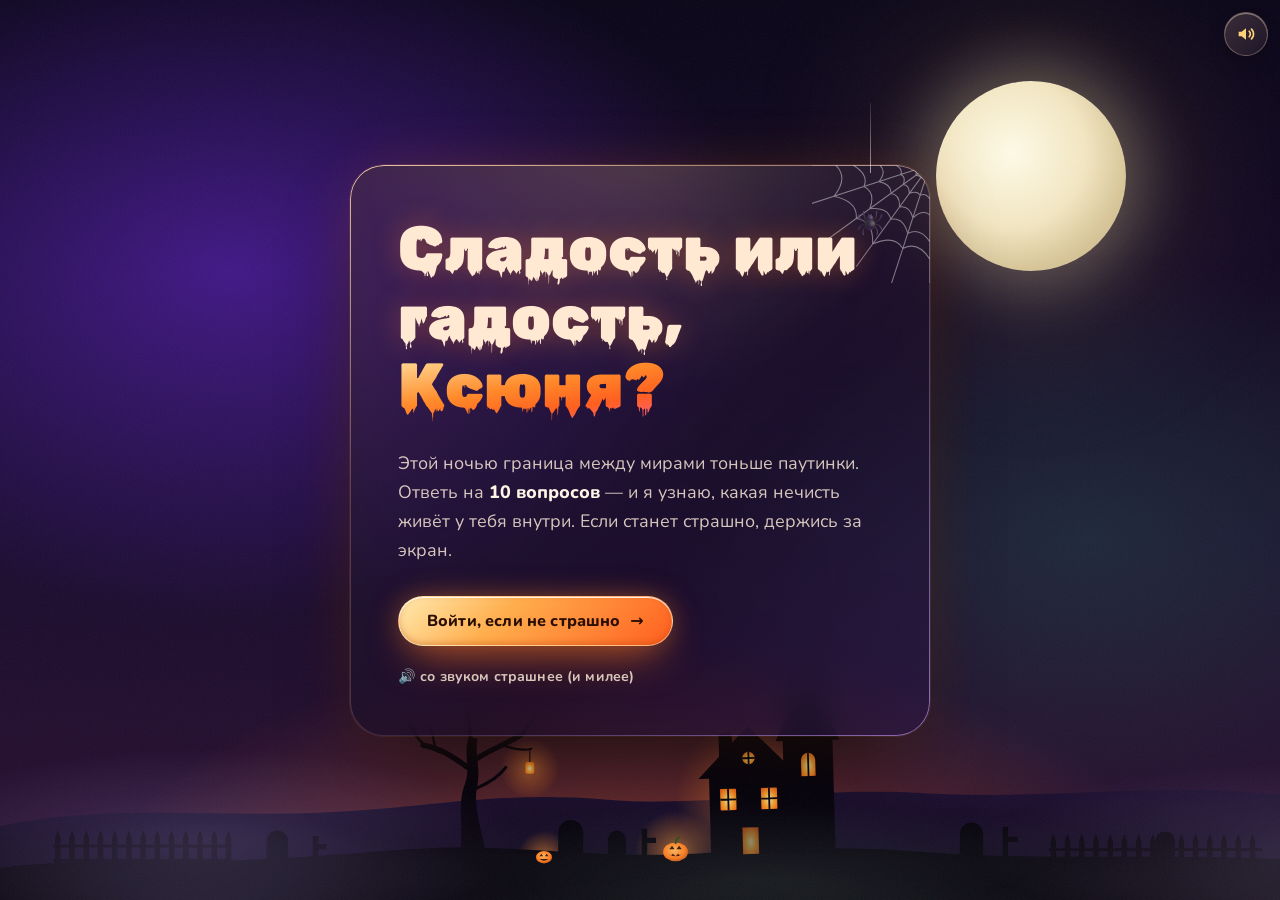
==== commit ad31417f: "Halloween: real sound recordings, scares on the card, candy finale, phone fixes Sound - replace the " ====
--- a/halloween/index.html
+++ b/halloween/index.html
@@ -191,7 +191,8 @@
       <p class="eyebrow" id="finEyebrow"></p>
       <p class="display" id="finTitle"></p>
       <p class="fin-sub" id="finSub"></p>
-      <a class="btn" id="finBtn" href="#" target="_blank" rel="noopener"><span id="finBtnLabel"></span><span class="arr">→</span></a>
+      <button class="btn primary" id="finBtn" type="button"><span id="finBtnLabel"></span></button>
+      <a class="fin-link" id="finLink" href="#"></a>
     </div>
   </section>
 </main>
@@ -221,7 +222,7 @@
 <script>
 window.CONFIG = {
   name: "Ксюня",          // её имя. Пустая строка — обращение без имени
-  replyUrl: "",           // ссылка «Написать мне» в финале, например "https://t.me/username". Пусто — кнопка «Ещё раз»
+  replyUrl: "",           // ссылка «написать мне» под кнопкой в финале, например "https://t.me/username". Пусто — «пройти ещё раз»
   sound: true,            // звук по умолчанию (переключатель — справа вверху)
   scares: true,           // false — без скримеров (останутся молнии и темнота)
 
@@ -239,7 +240,7 @@
     transitions: ["flicker", "flip", "cube", "jelly", "toss", "pearl", "drop", "orbit", "hinge"],
     // is — какая нечисть стоит за ответом: pumpkin, ghost, vampire, witch.
     // onEnter — пугалка, когда вопрос появился; onAnswer — после ответа.
-    // Пугалки: bats, peek (привидение выглядывает), spider, cat, lightning, dark (гаснет свет), boo (скример)
+    // Пугалки: bats, peek (привидение выглядывает), spider, cat, lightning, dark (гаснет свет), boo (скример), knock (стук в дверь)
     questions: [
       {
         title: "Полночь. Под кроватью что-то шуршит. Твои действия?",
@@ -314,6 +315,7 @@
       },
       {
         title: "Стучат в дверь: «Сладость или гадость!» Что сделаешь?",
+        onEnter: "knock",
         options: [
           { text: "Отдам все конфеты и ещё испеку пирог", is: "pumpkin" },
           { text: "Превращу всех в лягушек. Милых, с бантиками", is: "witch" },
@@ -382,8 +384,12 @@
     eyebrow: "сладость или гадость?",
     title:   "Сладость. Это <em>ты</em>",
     sub:     "С Хэллоуином, {name} 🎃",
-    buttonReply:   "Написать мне",
-    buttonRestart: "Ещё раз, если не страшно",
+    button:      "🍬 Забрать сладость",
+    buttonAgain: "🍭 Ещё сладость",
+    // что говорит каждый следующий тап по кнопке (последняя фраза повторяется)
+    gifts: ["Сладость получена! С Хэллоуином 🎃", "Ещё одна! Для самой милой нечисти 🍭", "Шоколадка за смелость 🍫", "Ну всё, а то зубки заболят 😄"],
+    restart:     "пройти ещё раз, если не страшно",
+    buttonReply: "написать мне",            // если задан replyUrl, ссылка внизу ведёт туда
   },
 
   // Необязательно: ответы тихо уходят в личного Telegram-бота автора.
--- a/halloween/style.css
+++ b/halloween/style.css
@@ -23,6 +23,10 @@
 }
 *{box-sizing:border-box}
 html,body{height:100%}
+/* телефон: без зума по двойному тапу и без «потяни, чтобы обновить» */
+html{touch-action:manipulation;overscroll-behavior:none;-webkit-text-size-adjust:100%;text-size-adjust:100%}
+body{overscroll-behavior:none}
+html.is-dark,html.is-dark body,html.is-dark main{touch-action:none}
 body{
   margin:0;background:var(--bg);color:var(--ink);
   font-family:var(--font-ui);font-weight:400;
@@ -175,7 +179,8 @@
 h1 em,.display em{font-style:normal}
 h1 em,.display em,h1 em .w,.display em .w{text-shadow:none}
 h1 em .w,.display em .w{padding-right:.06em;margin-right:-.06em;padding-bottom:.12em;margin-bottom:-.12em}
-h1 em .w,.display em .w,h1 em:not(:has(.w)),.display em:not(:has(.w)){background:linear-gradient(170deg,#ffe8a8 0%,var(--pumpkin) 45%,var(--ember) 70%,var(--candy) 100%);-webkit-background-clip:text;background-clip:text;color:transparent}
+h1 em .w,.display em .w{background:linear-gradient(170deg,#ffe8a8 0%,var(--pumpkin) 45%,var(--ember) 70%,var(--candy) 100%);-webkit-background-clip:text;background-clip:text;color:transparent}
+h1 em:not(:has(.w)),.display em:not(:has(.w)){background:linear-gradient(170deg,#ffe8a8 0%,var(--pumpkin) 45%,var(--ember) 70%,var(--candy) 100%);-webkit-background-clip:text;background-clip:text;color:transparent}
 .lead{font-size:clamp(1rem,2.2vw,1.12rem);line-height:1.62;color:var(--muted);margin:0 0 1.7em}
 .lead strong{color:var(--ink);font-weight:800}
 .q{font-family:var(--font-ui);font-weight:900;font-size:clamp(1.42rem,4.3vw,2.08rem);line-height:1.17;margin:.1em 0 .75em;letter-spacing:-.01em;text-shadow:0 2px 18px rgba(255,120,40,.18)}
@@ -335,7 +340,9 @@
 .finale-stage .display{font-size:clamp(2.6rem,9vw,5.6rem);margin:0;text-shadow:0 2px 6px rgba(20,6,26,.6),0 12px 50px rgba(20,6,26,.7),0 0 40px rgba(255,120,40,.3)}
 .finale-stage .eyebrow{font-size:clamp(1.7rem,3.8vw,2.3rem);margin:0 0 .1em;text-shadow:0 2px 6px rgba(20,6,26,.6),0 8px 30px rgba(20,6,26,.6)}
 .fin-sub{font-family:var(--font-script);font-weight:700;font-size:clamp(1.5rem,3.4vw,2rem);color:var(--gold);margin:.2em 0 0;text-shadow:0 2px 6px rgba(20,6,26,.6)}
-.finale-stage .btn{margin-top:1.2rem}
+.finale-stage .btn{margin-top:1.2rem;font-size:1.08rem;padding:1.05rem 1.9rem}
+.fin-link{font-weight:800;font-size:.92rem;color:var(--muted);text-decoration:underline;text-decoration-color:rgba(255,238,220,.35);text-underline-offset:4px;margin-top:.5rem;padding:6px 10px;
+  text-shadow:0 2px 6px rgba(20,6,26,.7);transform:translate(0px,0px) rotate(0deg)}
 
 /* ============================================================
    ПУГАЛКИ
@@ -345,24 +352,28 @@
 .bat{width:64px}
 .bat img{display:block;width:100%;animation:flap .17s ease-in-out infinite alternate;transform-origin:50% 40%}
 @keyframes flap{from{transform:scaleY(1)}to{transform:scaleY(.42)}}
-.peek{width:clamp(110px,24vmin,170px)}
+.peek{width:clamp(130px,34vmin,190px)}
 .peek img{display:block;width:100%;filter:drop-shadow(0 12px 24px rgba(0,0,0,.45))}
 .peek.r img{transform:scaleX(-1)}
 .say{display:block;padding:8px 14px;border-radius:18px;font-family:var(--font-script);font-weight:700;font-size:1.5rem;line-height:1;color:#2b0e02;background:#fff1de;box-shadow:0 8px 20px -8px rgba(0,0,0,.6);white-space:nowrap}
 .peek .say{position:absolute;top:-6px;left:70%;border-bottom-left-radius:4px;opacity:0}
 .peek.r .say{left:auto;right:70%;border-bottom-left-radius:18px;border-bottom-right-radius:4px}
-.spider{width:62px;pointer-events:auto;cursor:pointer;touch-action:manipulation}
+.spider{width:74px;pointer-events:auto;cursor:pointer;touch-action:manipulation}
 .spider i{position:absolute;left:50%;bottom:55%;width:1.5px;height:110vh;margin-left:-.75px;background:linear-gradient(rgba(255,255,255,.05),rgba(255,255,255,.6));pointer-events:none}
 .spider img{display:block;width:100%;position:relative;filter:drop-shadow(0 8px 12px rgba(0,0,0,.5))}
-.cat{width:clamp(120px,24vmin,170px);top:auto!important;bottom:0}
-.cat img{display:block;width:100%}
-.cat .say{position:absolute;top:-8px;left:72%;border-bottom-left-radius:4px;opacity:0}
+.cat{width:clamp(130px,36vmin,180px)}
+.cat-win{width:100%;aspect-ratio:1;overflow:hidden}
+.cat-win img{display:block;width:100%;transform:translate(0px,100%) rotate(0deg)}
+.cat .say{position:absolute;top:10%;left:74%;border-bottom-left-radius:4px;opacity:0}
 .candy{width:48px}
 .candy img{display:block;width:100%;filter:drop-shadow(0 6px 10px rgba(0,0,0,.4))}
 
 #dark{position:fixed;inset:0;z-index:6;pointer-events:none;opacity:0;visibility:hidden;--lx:50%;--ly:50%;--lr:min(30vmin,150px);
   background:radial-gradient(circle at var(--lx) var(--ly),rgba(255,214,150,.12) 0,rgba(8,3,12,0) var(--lr),rgba(4,1,8,.975) calc(var(--lr) * 2.15))}
 #dark.on{visibility:visible}
+.dark-hint{position:absolute;left:50%;bottom:max(9vh,calc(env(safe-area-inset-bottom) + 40px));margin:0;padding:10px 18px;border-radius:999px;opacity:0;transform:translate(-50%,0px);
+  white-space:nowrap;font-weight:800;font-size:clamp(.9rem,3.6vw,1.05rem);color:var(--gold);background:rgba(30,12,40,.7);
+  box-shadow:0 0 0 1px rgba(255,200,120,.25),0 0 30px rgba(255,160,60,.25);text-shadow:0 0 12px rgba(255,160,60,.6)}
 
 #boo{position:fixed;inset:0;z-index:7;pointer-events:none;visibility:hidden;display:grid;place-items:center;overflow:hidden}
 #boo.on{visibility:visible;pointer-events:auto}
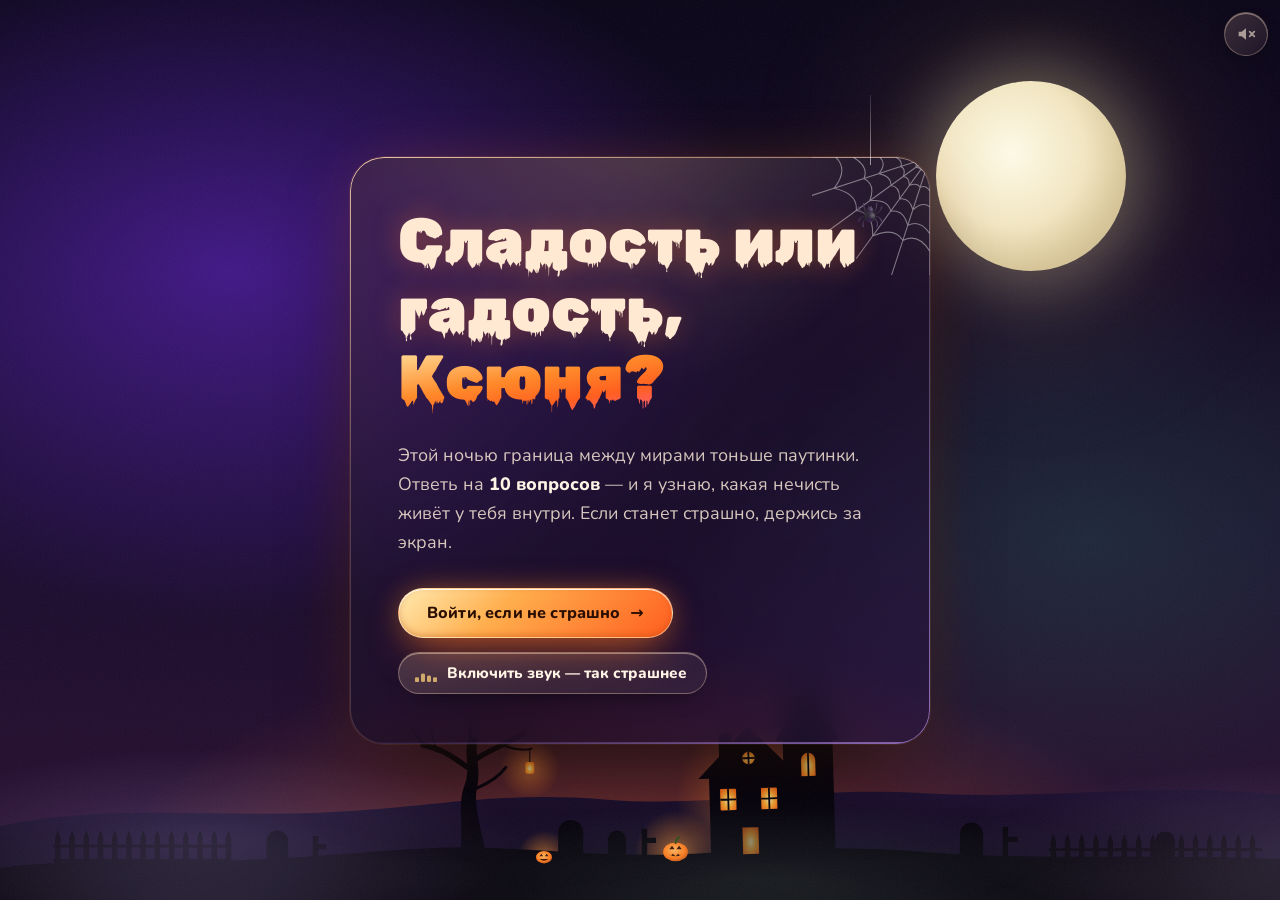
==== commit 3ef6429c: "Halloween: sound button under the start button Browsers keep a page silent until the first tap, so t" ====
--- a/halloween/index.html
+++ b/halloween/index.html
@@ -126,7 +126,9 @@
         <div class="row">
           <button class="btn primary" id="startBtn" type="button"><span id="startLabel"></span><span class="arr">→</span></button>
         </div>
-        <p class="note" id="introNote"></p>
+        <button class="sound-btn" id="introSound" type="button" aria-pressed="false">
+          <span class="eq" aria-hidden="true"><i></i><i></i><i></i><i></i></span><span class="lbl"></span>
+        </button>
       </article>
     </div></div>
   </section>
@@ -230,7 +232,8 @@
     title:  "Сладость или гадость, <em>{name}?</em>",
     lead:   "Этой ночью граница между мирами тоньше паутинки. Ответь на <strong>10 вопросов</strong> — и я узнаю, какая нечисть живёт у тебя внутри. Если станет страшно, держись за экран.",
     button: "Войти, если не страшно",
-    note:   "🔊 со звуком страшнее (и милее)",
+    soundOff: "Включить звук — так страшнее",   // кнопка под «Войти»: звук ещё не играет
+    soundOn:  "Звук включён",                   // музыка уже играет (нажатие выключит)
   },
 
   quiz: {
--- a/halloween/style.css
+++ b/halloween/style.css
@@ -169,7 +169,7 @@
 html.lite .glass{-webkit-backdrop-filter:none;backdrop-filter:none;
   background:linear-gradient(135deg,rgba(255,196,140,.12),rgba(255,255,255,.04) 40%,rgba(255,255,255,.02) 60%,rgba(180,120,255,.09)),linear-gradient(180deg,rgba(24,10,34,.88),rgba(18,8,28,.92))}
 html.lite .float{animation:none}
-html.still .float,html.still .grain,html.still .fog i,html.still .ground g,html.still .web-spider,html.still .web-spider img,html.still .creature{animation:none}
+html.still .sound-btn::after,html.still .sound-btn .eq i,html.still .float,html.still .grain,html.still .fog i,html.still .ground g,html.still .web-spider,html.still .web-spider img,html.still .creature{animation:none}
 
 /* ============================================================
    ТИПОГРАФИКА
@@ -188,8 +188,8 @@
 .row{display:flex;align-items:center;gap:16px;flex-wrap:wrap}
 
 .w{display:inline-block;transform-origin:50% 75%}
-.w,.opt,.btn,.note,.label,.ps,.heartwrap,.num,.num small,.num .strip,.sig-win,.sig-ink,.heart-btn,.creature img,.creature .say,.fin-sub{transform:translate(0px,0px) rotate(0deg)}
-.scene.is-active :is(.w,.opt,.btn,.note,.label,.ps,.heartwrap,.num,.num small,.num .strip,.sig-win,.sig-ink,.heart-btn,.fin-sub){will-change:transform}
+.w,.opt,.btn,.sound-btn,.note,.label,.ps,.heartwrap,.num,.num small,.num .strip,.sig-win,.sig-ink,.heart-btn,.creature img,.creature .say,.fin-sub{transform:translate(0px,0px) rotate(0deg)}
+.scene.is-active :is(.w,.opt,.btn,.sound-btn,.note,.label,.ps,.heartwrap,.num,.num small,.num .strip,.sig-win,.sig-ink,.heart-btn,.fin-sub){will-change:transform}
 .scene.is-active .qcard.is-off :is(.w,.opt){will-change:auto}
 html.rm .scene.is-active :is(.eyebrow,h1,.lead,.q,p.text,.display,.sig){will-change:opacity}
 
@@ -226,6 +226,27 @@
   .btn:hover::before{transform:translateX(420%) skewX(-18deg)}
   .btn:hover .arr{transform:translateX(5px)}
 }
+/* кнопка звука под «Войти» */
+.sound-btn{position:relative;display:inline-flex;align-items:center;gap:10px;margin-top:14px;padding:.72rem 1.2rem .72rem 1rem;border-radius:999px;cursor:pointer;
+  font-family:var(--font-ui);font-weight:800;font-size:.95rem;line-height:1.1;color:var(--ink);text-align:left;
+  border:1px solid rgba(255,220,190,.34);background:linear-gradient(135deg,rgba(255,220,190,.17),rgba(255,255,255,.05));
+  box-shadow:inset 0 1px 0 rgba(255,235,210,.42),0 10px 24px -14px rgba(0,0,0,.8);-webkit-user-select:none;user-select:none;
+  transition:background .35s,border-color .35s,box-shadow .35s}
+.sound-btn .eq{flex:none;display:inline-flex;align-items:flex-end;gap:2.5px;height:17px}
+.sound-btn .eq i{display:block;width:3.5px;height:100%;border-radius:2px;background:var(--gold);transform-origin:50% 100%;transform:scaleY(.28);opacity:.75}
+.sound-btn .eq i:nth-child(2){transform:scaleY(.5)}
+.sound-btn .eq i:nth-child(3){transform:scaleY(.38)}
+/* пока звук выключен — кнопка зовёт: от неё расходится кольцо */
+.sound-btn:not(.is-on)::after{content:"";position:absolute;inset:-2px;border-radius:inherit;border:2px solid rgba(255,190,110,.75);pointer-events:none;opacity:0;animation:callme 1.9s cubic-bezier(.2,.7,.3,1) infinite}
+@keyframes callme{0%{transform:scale(1,1);opacity:0}15%{opacity:.8}70%,100%{transform:scale(1.08,1.45);opacity:0}}
+.sound-btn.is-on{border-color:rgba(255,200,120,.6);background:linear-gradient(135deg,rgba(255,160,70,.3),rgba(255,95,162,.16));
+  box-shadow:inset 0 1px 0 rgba(255,240,220,.55),0 0 26px -6px rgba(255,140,40,.6),0 10px 24px -14px rgba(0,0,0,.8)}
+.sound-btn.is-on .eq i{opacity:1;animation:eq .8s ease-in-out infinite alternate}
+.sound-btn.is-on .eq i:nth-child(2){animation-duration:.55s;animation-delay:-.2s}
+.sound-btn.is-on .eq i:nth-child(3){animation-duration:.7s;animation-delay:-.4s}
+.sound-btn.is-on .eq i:nth-child(4){animation-duration:.95s;animation-delay:-.1s}
+@keyframes eq{0%{transform:scaleY(.22)}100%{transform:scaleY(1)}}
+@media (hover:hover){.sound-btn:not(.is-on):hover{border-color:rgba(255,200,150,.55);background:linear-gradient(135deg,rgba(255,200,150,.24),rgba(255,255,255,.07))}}
 .ripple{
   position:absolute;width:30px;height:30px;margin:-15px 0 0 -15px;border-radius:50%;pointer-events:none;opacity:0;
   background:radial-gradient(circle,rgba(255,240,220,.8),rgba(255,255,255,0) 62%);
@@ -426,7 +447,7 @@
   .progress{margin-bottom:12px}
 }
 @media (prefers-reduced-motion:reduce){
-  .float,.grain,.heart-btn .core,.heart-btn::after,.fog i,.web-spider,.web-spider img,.bat img,.creature{animation:none}
+  .float,.grain,.heart-btn .core,.heart-btn::after,.fog i,.web-spider,.web-spider img,.bat img,.creature,.sound-btn::after,.sound-btn.is-on .eq i{animation:none}
 }
 .sr{position:absolute;width:1px;height:1px;overflow:hidden;clip:rect(0 0 0 0)}
 noscript div{position:fixed;inset:0;display:grid;place-items:center;padding:24px;z-index:9;text-align:center;font-size:1.1rem;background:var(--bg)}
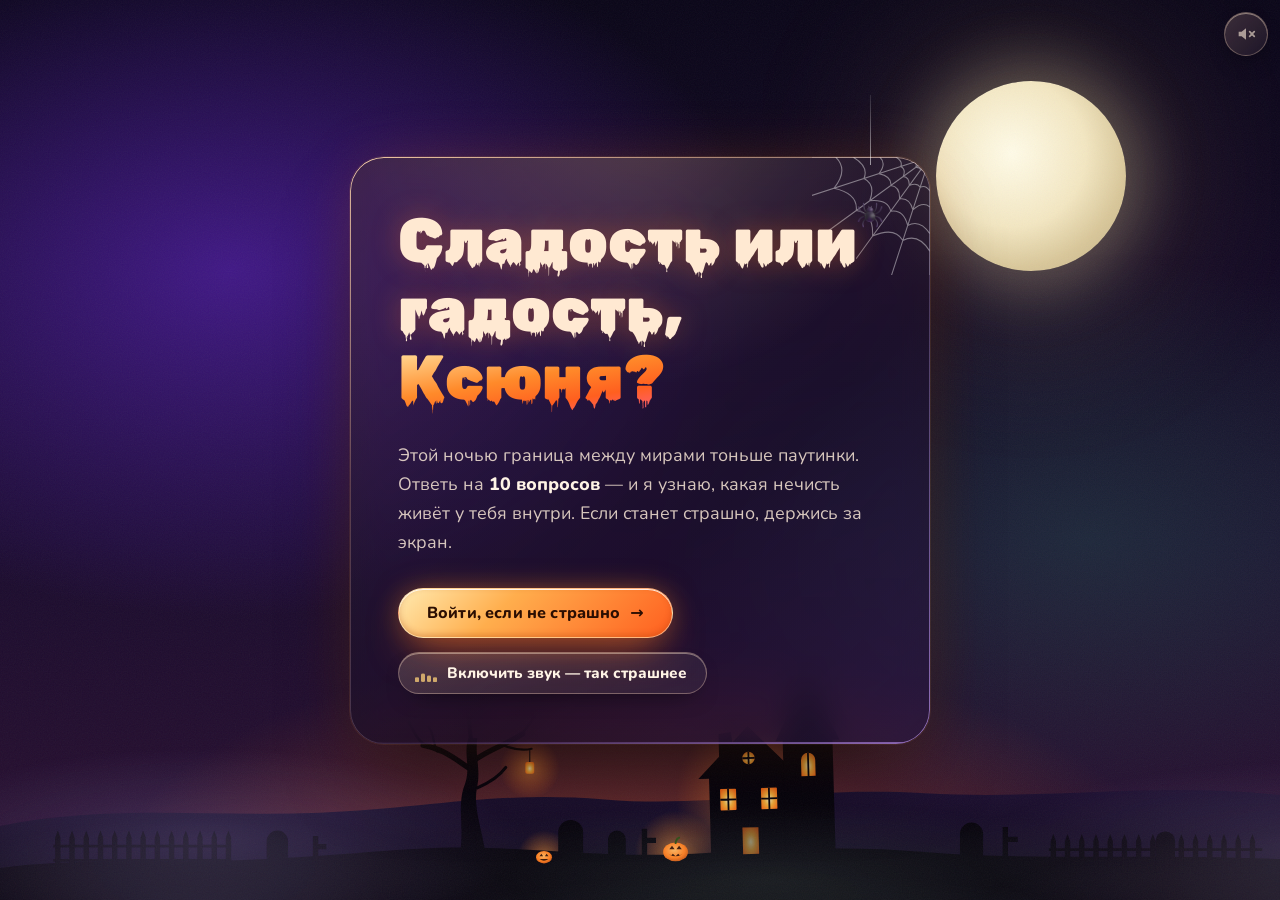
==== commit 462353a8: "Halloween: only real recordings — Grieg, Bach, Saint-Saëns and real SFX The previous effects came pa" ====
--- a/halloween/index.html
+++ b/halloween/index.html
@@ -195,6 +195,8 @@
       <p class="fin-sub" id="finSub"></p>
       <button class="btn primary" id="finBtn" type="button"><span id="finBtnLabel"></span></button>
       <a class="fin-link" id="finLink" href="#"></a>
+      <p class="credits" id="credits">Музыка: Э. Григ — Musopen Symphony (PD) · «Graveyard Shift», «Danse Macabre» — Kevin MacLeod (incompetech.com), CC BY 3.0 ·
+        Бах, Токката — орган Norbert Schenk, CC BY 4.0 · звуки: Oculus Audio Pack © Meta, CC BY 4.0; BigSoundBank, CC0</p>
     </div>
   </section>
 </main>
--- a/halloween/style.css
+++ b/halloween/style.css
@@ -362,6 +362,7 @@
 .finale-stage .eyebrow{font-size:clamp(1.7rem,3.8vw,2.3rem);margin:0 0 .1em;text-shadow:0 2px 6px rgba(20,6,26,.6),0 8px 30px rgba(20,6,26,.6)}
 .fin-sub{font-family:var(--font-script);font-weight:700;font-size:clamp(1.5rem,3.4vw,2rem);color:var(--gold);margin:.2em 0 0;text-shadow:0 2px 6px rgba(20,6,26,.6)}
 .finale-stage .btn{margin-top:1.2rem;font-size:1.08rem;padding:1.05rem 1.9rem}
+.credits{max-width:min(92vw,640px);margin:.6rem 0 0;font-size:.62rem;line-height:1.45;color:rgba(255,238,220,.5);text-shadow:0 1px 4px rgba(20,6,26,.8)}
 .fin-link{font-weight:800;font-size:.92rem;color:var(--muted);text-decoration:underline;text-decoration-color:rgba(255,238,220,.35);text-underline-offset:4px;margin-top:.5rem;padding:6px 10px;
   text-shadow:0 2px 6px rgba(20,6,26,.7);transform:translate(0px,0px) rotate(0deg)}
 
